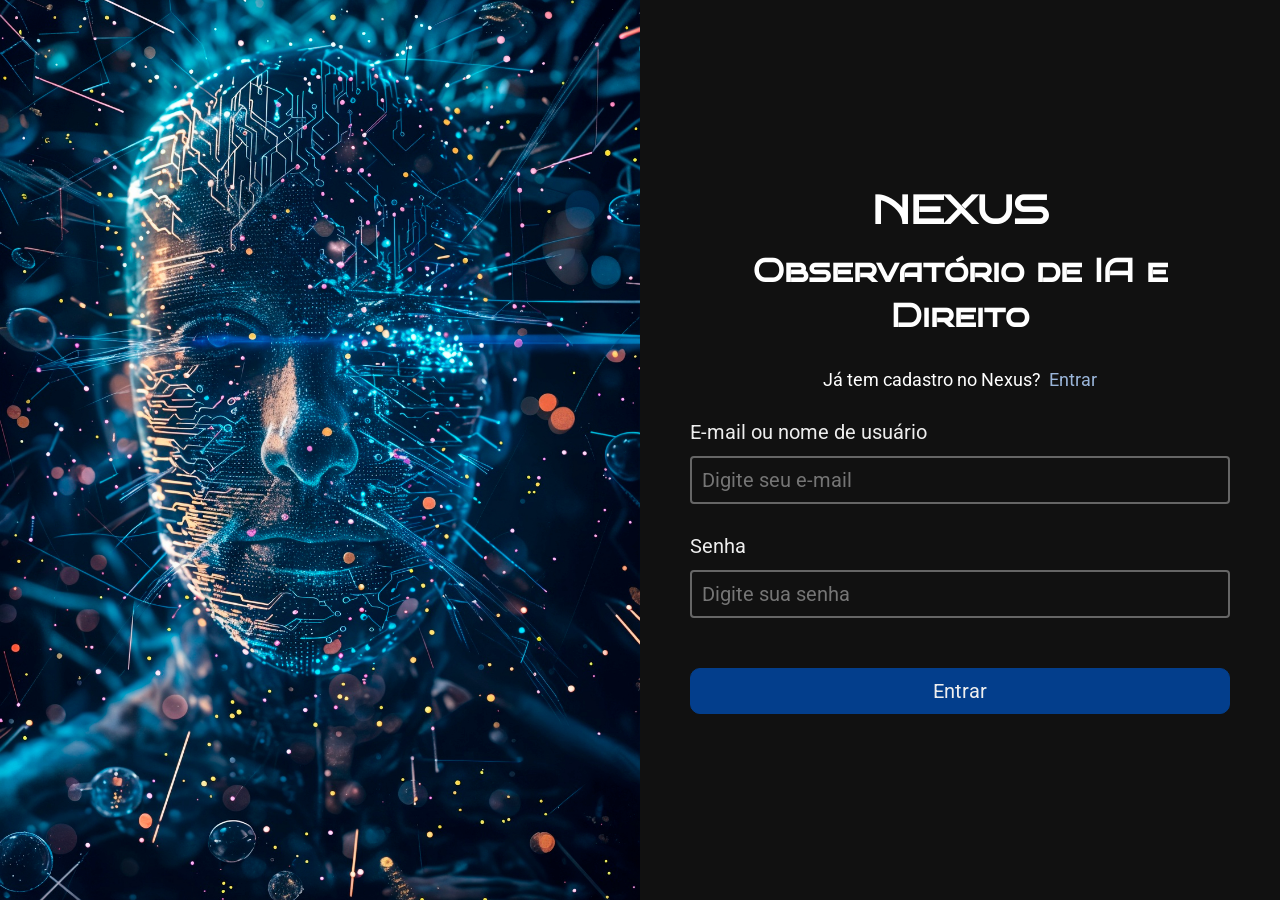
==== cadastrar.html @ 5875b232 "criando pagina de login e de cadastro" ====
<!doctype html>
<html lang="pt-br">
  <head>
    <meta charset="UTF-8" />
    <meta name="viewport" content="width=device-width, initial-scale=1.0" />
    <title>Nexus | Publique seu artigo</title>
    <link rel="stylesheet" href="./css/style.css" />
    <link rel="preconnect" href="https://fonts.googleapis.com" />
    <link rel="preconnect" href="https://fonts.gstatic.com" crossorigin />
    <link
      href="https://fonts.googleapis.com/css2?family=Bruno+Ace+SC&family=Roboto:ital,wght@0,100..900;1,100..900&display=swap"
      rel="stylesheet"
    />
    <link rel="shortcut icon" href="./media/law-icon.svg" />
  </head>
  <body>
    <section class="login-page">
      <div class="lateral-login">
        <img class="thumb-login-page" src="./media/login-page-2.jpg" alt="" />
      </div>
      <section class="form-login">
        <h1 class="logo">Nexus</h1>
        <h2>Observatório de IA e Direito</h2>
        <div class="instrucoes">
          <div class="redirect-register">
            <p>Já tem cadastro no Nexus?</p>
            <a href="./cadastrar.html">Entrar</a>
          </div>
        </div>
        <form action="" method="" class="">
          <div class="">
            <div class="input-wrapper user">
              <label for="email">E-mail ou nome de usuário</label>
              <input
                type="text"
                name="user"
                id="email"
                placeholder="Digite seu e-mail"
                required=""
              />
            </div>
          </div>

          <div class="input-wrapper password">
            <label for="password">Senha</label>
            <input
              type="password"
              name="password"
              id="password"
              placeholder="Digite sua senha"
              required=""
            />
            <button
              type="button"
              aria-label="Mudar visibilidade da senha"
              data-tooltip="Exibir senha"
            ></button>
          </div>

          <button class="login-btn">Entrar</button>
        </form>
      </section>
    </section>
  </body>
</html>
---- css/style.css ----
:root {
  font-size: 10px;
  --preto: #000000;
  --azul-1: #011c40;
  --azul-2-rgb: 3, 62, 140;
  --azul-2: #033e8c;
  --azul-3: #0455bf;
  --azul-4: #0477bf;
  --azul-5: #9ab5d9;
  --branco: #ffffff;
  --fundo: #111;
  --cinza: #666666;
  --texto: #eeeeee;
}

body {
  background-color: var(--fundo);
}

* {
  margin: 0;
  padding: 0;
  border: none;
  text-decoration: none;
  list-style: none;
  font-family: "Roboto", Helvetica, Arial, sans-serif;
  box-sizing: border-box;
  font-size: 2rem;
}
a {
  color: var(--texto);
}
h1,
.logo {
  font-size: 4rem;
}

h2 {
  font-size: 3.2rem;
}

h3 {
  font-size: 2.8rem;
}

header {
  background-color: var(--azul-1);
  width: 100%;
  border-bottom: 1px solid var(--);
}

.logo {
  color: var(--branco);
  font-weight: bold;
  text-transform: uppercase;
  font-family: "Bruno Ace SC", Helvetica, Arial, sans-serif;
}

.interno {
  max-width: 90vw;
  margin: auto;
}

.header {
  display: flex;
  justify-content: space-between;
  padding: 30px 0;
  align-items: center;
}

.menu {
  display: flex;
  gap: 20px;
  align-content: center;
}

.menu a {
  text-transform: capitalize;
  color: var(--branco);
  font-family: "Roboto", Helvetica, Arial, sans-serif;
  transition: all 300ms ease-in-out;
}

.menu a:hover,
footer a:hover {
  color: var(--azul-5);
}

.menu img {
  height: 30px;
}

a.login-button {
  color: var(--branco);
  border: 2px solid var(--branco);
  padding: 7px 14px;
  transition: 0.5;
  border-radius: 4px;
  transition: all 300ms ease-in-out;
}

a.login-button:hover {
  border-color: var(--azul-5);
}

.menu-alternativo {
  width: 40px;
  background-color: transparent;
  display: none;
}

.menu-alternativo img {
  max-width: 100%;
}

.blog-title-section.externo {
  height: 300px;
  background-color: var(--azul-1);
  background-repeat: no-repeat;
  background-position: bottom right;
  background-size: cover;
}

.blog-title-section.interno {
  height: 100%;
  display: flex;
  align-items: center;
  justify-content: center;
}

.blog-title-section-text {
  max-width: 50%;
  margin-bottom: 40px;
  text-align: center;
}

.blog-title-section h1,
h2,
h1 span {
  color: var(--branco);
  text-align: center;
  line-height: 1.4;
  font-family: "Bruno Ace SC", Helvetica, Arial, sans-serif;
  max-width: 100%;
}

.blog-title-section h2 {
  margin-top: 5px;
}

h1 {
  text-transform: uppercase;
  padding-bottom: 15px;
}

h1 span {
  text-transform: lowercase;
}

.search-section {
  padding: 20px 0 10px 0;
}

.search-section h2 {
  color: var(--branco);
  text-align: left;
  margin-bottom: 10px;
}

.search-post input,
.form-login input,
.search-section select {
  width: 100%;
  outline: none;
  transition: all 300ms ease-in-out;
}

[for="category"] {
  display: none;
}

.num-posts,
.num-posts span {
  color: var(--branco);
}

.num-posts span {
  font-weight: bold;
}

.category-and-num-posts {
  display: flex;
  align-items: center;
  justify-content: space-between;
  width: 100%;
  margin-top: 20px;
}

.search-section input,
.search-filter select,
.login-page input {
  background-color: var(--fundo);
  color: var(--cinza);
  padding: 10px;
  border-radius: 4px;
  border: 2px solid var(--cinza);
}

.search-post input:focus-within,
.form-login input:focus-within,
.search-filter select:focus-within {
  background-color: var(--preto);
  border-color: var(--azul-3);
}

main {
  margin: 0px 0px 30px 0;
}

.posts {
  display: grid;
  grid-template-columns: repeat(auto-fill, minmax(360px, 1fr));
  gap: 20px;
  grid-auto-rows: auto;
}

.post * {
  color: var(--cinza);
}
.post {
  display: flex;
  flex-direction: column;
  border: 1px solid var(--azul-5);
  border-radius: 4px;
  background-color: var(--fundo);
  height: 100%;
  transition: all 300ms ease-in-out;
  overflow: hidden;
}

.post:hover {
  box-shadow: 3px 2px 10px var(--azul-5);
}

.post-info {
  padding: 10px 15px;
  display: grid;
  gap: 15px;
  text-align: center;
  align-content: space-around;
}

.post img {
  display: block;
  max-width: 100%;
  max-height: 220px;
  width: 100%;
  object-fit: cover;
  object-position: center center;
}
.post,
.post-title,
.author-name {
  transition: all 0.25s ease-in-out;
}
.post-title {
  color: var(--texto);
  padding-top: 10px;
  font-size: 2.2rem;
}

.post:hover .post-title,
.post:hover .author-name {
  color: var(--azul-5);
}

.author-and-date {
  display: flex;
  flex-direction: row;
  justify-content: center;
  gap: 5px;
  align-items: center;
  padding: 5px 0px;
}

.author-and-date .author-img {
  width: 36px;
  height: 36px;
  border-radius: 25px;
  object-fit: cover;
  object-position: center center;
  margin-right: 10px;
}

.author-and-date .author-name {
  color: var(--cinza);
  font-family: "Roboto", Helvetica, Arial, sans-serif;
  font-size: 1.4rem;
}
.post-category {
  color: var(--azul-4);
}

footer {
  background-color: var(--azul-1);
  padding: 50px;
  width: 100%;
}
.footer a {
  color: var(--branco);
  transition: all 300ms ease-in-out;
}

.footer p {
  text-align: center;
}

.publish,
.sobre {
  display: grid;
  grid-template-columns: 1fr 1fr;
  padding: 20px 0;
  height: 100%;
}

.publish *,
.sobre * {
  grid-column: 1/2;
  text-align: left;
}

.publish h1,
.sobre h1 {
  font-family: "Bruno Ace SC", Helvetica, Arial, sans-serif;
  margin-top: 20px;
  color: var(--azul-5);
  line-height: 1.4;
}
.publish p,
.sobre p {
  line-height: 1.4;
  color: var(--texto);
  text-align: justify;
}
.publish h2,
.sobre h2 {
  line-height: 1.4;
  color: var(--azul-5);
  margin-top: 30px;
  margin-bottom: 7px;
}
.publish a,
.sobre a {
  color: var(--azul-5);
}

/* Página da Publicação */
.publicacao h1,
.publicacao h2 {
  color: var(--texto);
  font-family: "Roboto", Helvetica, Arial, sans-serif;
  text-align: center;
}
.publicacao h2 {
  margin-top: 20px;
}

.publicacao .post-article li {
  position: relative;
  margin-bottom: 5px;
  margin-top: 10px;
}

.post-article li strong {
  margin-left: 15px;
}

.post-article strong {
  color: var(--azul-1);
}

.publicacao.interno {
  max-width: 70vw;
  padding: 50px 0;
}

strong {
  font-weight: bold;
  color: var(--branco);
}

.publicacao .post-article li::before {
  content: "";
  width: 7px;
  height: 7px;
  background-color: var(--branco);
  border-radius: 50%;
  position: absolute;
  left: -15px;
  top: 15px;
  margin-left: 15px;
}

.publicacao .post-article li::marker {
  margin: 0;
}

.publicacao * {
  line-height: 1.7;
}

.publicacao h1 {
  margin-bottom: 10px;
  text-align: center;
}

.publicacao h2,
.publicacao h3 {
  margin-top: 50px;
  text-align: left;
  padding-bottom: 10px;
}
.publicacao a,
.publicacao p,
.publicacao li,
.publicacao strong {
  color: var(--texto);
  text-align: justify;
}

.publicacao p {
  text-indent: 50px;
}

/* Início da Página de Login */

.login-page {
  display: grid;
  grid-template-columns: 1fr 1fr;
}
.lateral-login {
  max-height: 100%;
  background-color: var(--azul-1);
}
.lateral-login img {
  max-height: 100vh;
  height: 100%;
  width: 100%;
  object-fit: cover;
  object-position: center center;
}

.form-login {
  display: flex;
  flex-direction: column;
  justify-content: center;
  align-items: stretch;
  text-align: center;
  padding: 50px;
  height: 100vh;
}

.redirect-register {
  display: flex;
  justify-content: center;
  gap: 8px;
}

.redirect-register * {
  font-size: 1.8rem;
}

.instrucoes p {
  color: var(--branco);
}

.instrucoes a {
  color: var(--azul-5);
}

.form-login h2 {
  padding-bottom: 30px;
}

.thumb-login-page {
  max-width: 100%;
  object-fit: cover;
  object-position: center center;
  display: block;
}

.form-login button,
.form-login input-wrapper,
.form-login input {
  width: 100%;
}

.input-wrapper {
  display: flex;
  flex-direction: column;
  align-items: flex-start;
}
.input-wrapper label {
  text-align: left;
  color: var(--texto);
  padding-top: 30px;
  padding-bottom: 12px;
}
.recuperar-senha {
  display: block;
  text-align: right;
  padding-top: 20px;
  transition: all 0.3s ease-in-out;
  padding-right: 2px;
}
.recuperar-senha:hover {
  color: var(--azul-5);
}

.login-page .login-btn {
  display: block;
  padding: 10px 20px;
  border-radius: 10px;
  background-color: rgb(var(--azul-2-rgb));
  color: var(--texto);
  width: 100%;
  transition: all 0.3s ease-in-out;
  border: 1px var(--azul-2) solid;
  margin-top: 50px;
}

.login-btn:hover {
  cursor: pointer;
  background-color: rgba(var(--azul-2-rgb), 0.7);
  border: 1px var(--azul-2) solid;
}

.login-page input {
  color: var(--texto);
}

@media (max-width: 1024px) {
  h1 {
    font-size: 3.2rem;
  }
  h2 {
    font-size: 2.8rem;
  }
  h3 {
    font-size: 2.2rem;
  }
  .post-title {
    font-size: 1.9rem;
  }
  .sobre,
  .publish {
    grid-template-columns: 1fr;
  }
  .login-page {
    grid-template-columns: 1fr 2fr;
  }
  p,
  li,
  strong,
  span,
  input,
  input[placeholder],
  a {
    font-size: 1.8rem;
  }
}

@media (max-width: 768px) {
  .menu {
    display: none;
  }
  .menu-alternativo {
    display: block;
  }
  .blog-title-section-text {
    max-width: 100%;
  }
  .posts {
    grid-template-columns: repeat(auto-fit, minmax(290px, 1fr));
  }
  .login-page {
    display: flex;
    flex-direction: column;
  }
  .login-page .lateral-login {
    height: 200px;
  }
  .lateral-login .thumb-login-page {
    height: 100%;
    height: 100%;
    width: 100%;
    object-fit: cover;
    object-position: 50% 40%;
  }

  .form-login {
    display: flex;
    justify-content: flex-start;
    padding: 50px;
    height: 100%;
  }
}

@media (max-width: 480px) {
  .posts {
    grid-template-columns: repeat(auto-fit, minmax(290px, 1fr));
  }
  h1 {
    font-size: 2.8rem;
  }
  h2 {
    font-size: 2.4rem;
  }
  h3 {
    font-size: 2rem;
  }
  .post-title {
    font-size: 1.75rem;
  }
  .login-page .lateral-login {
    height: 100px;
  }
  .redirect-register {
    flex-direction: column;
    gap: 5px;
  }
  p,
  li,
  strong,
  span,
  input,
  input[placeholder],
  a {
    font-size: 1.6rem;
  }
}
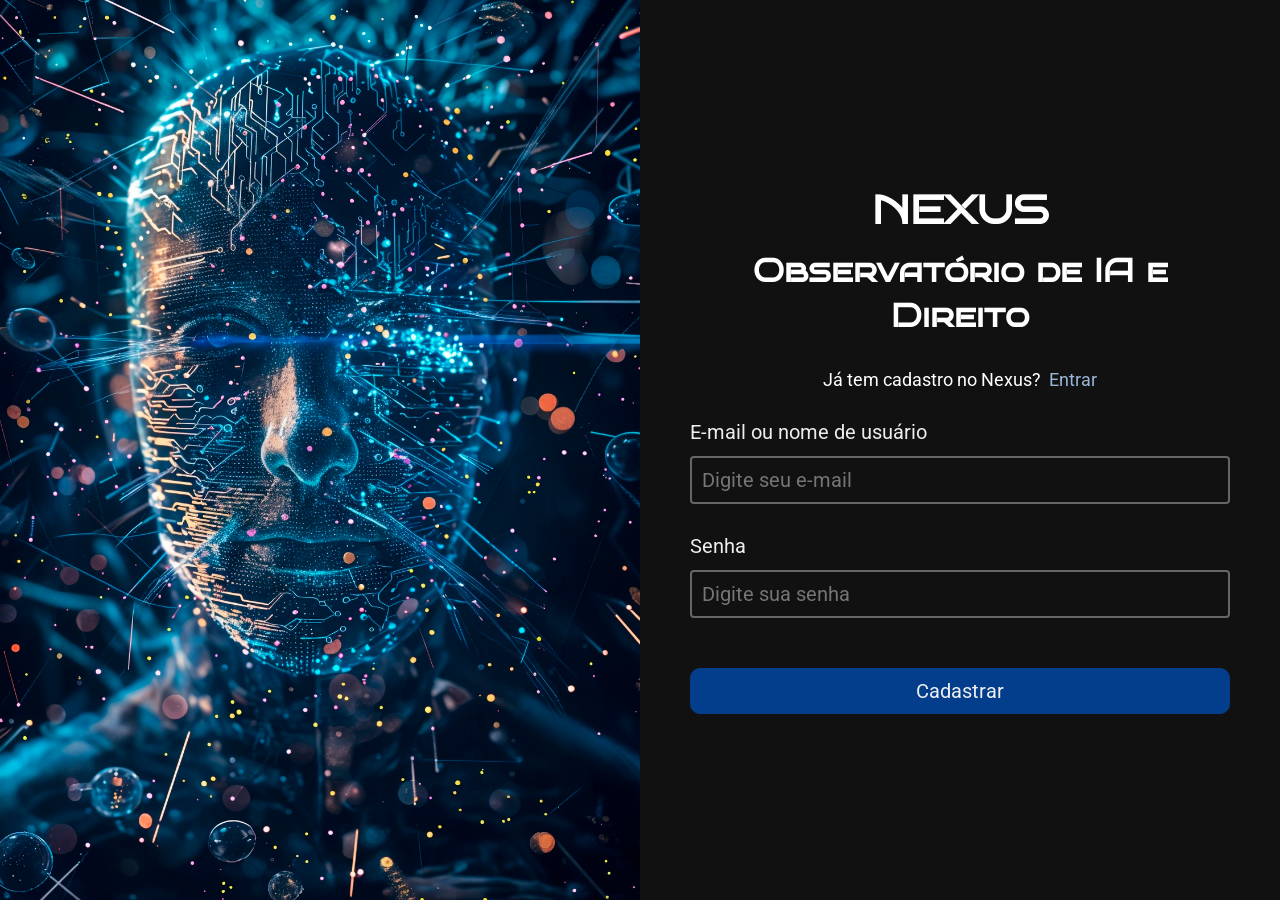
==== commit 98e16d39: "corrigindo bug do footer" ====
--- a/cadastrar.html
+++ b/cadastrar.html
@@ -1,65 +1,51 @@
 <!doctype html>
 <html lang="pt-br">
-  <head>
-    <meta charset="UTF-8" />
-    <meta name="viewport" content="width=device-width, initial-scale=1.0" />
-    <title>Nexus | Publique seu artigo</title>
-    <link rel="stylesheet" href="./css/style.css" />
-    <link rel="preconnect" href="https://fonts.googleapis.com" />
-    <link rel="preconnect" href="https://fonts.gstatic.com" crossorigin />
-    <link
-      href="https://fonts.googleapis.com/css2?family=Bruno+Ace+SC&family=Roboto:ital,wght@0,100..900;1,100..900&display=swap"
-      rel="stylesheet"
-    />
-    <link rel="shortcut icon" href="./media/law-icon.svg" />
-  </head>
-  <body>
-    <section class="login-page">
-      <div class="lateral-login">
-        <img class="thumb-login-page" src="./media/login-page-2.jpg" alt="" />
+
+<head>
+  <meta charset="UTF-8" />
+  <meta name="viewport" content="width=device-width, initial-scale=1.0" />
+  <title>Nexus | Publique seu artigo</title>
+  <link rel="stylesheet" href="./css/style.css" />
+  <link rel="preconnect" href="https://fonts.googleapis.com" />
+  <link rel="preconnect" href="https://fonts.gstatic.com" crossorigin />
+  <link
+    href="https://fonts.googleapis.com/css2?family=Bruno+Ace+SC&family=Roboto:ital,wght@0,100..900;1,100..900&display=swap"
+    rel="stylesheet" />
+  <link rel="shortcut icon" href="./media/law-icon.svg" />
+</head>
+
+<body>
+  <section class="login-page">
+    <div class="lateral-login">
+      <img class="thumb-login-page" src="./media/login-page-2.jpg" alt="" />
+    </div>
+    <section class="form-login">
+      <h1 class="logo">Nexus</h1>
+      <h2>Observatório de IA e Direito</h2>
+      <div class="instrucoes">
+        <div class="redirect-register">
+          <p>Já tem cadastro no Nexus?</p>
+          <a href="./login.html">Entrar</a>
+        </div>
       </div>
-      <section class="form-login">
-        <h1 class="logo">Nexus</h1>
-        <h2>Observatório de IA e Direito</h2>
-        <div class="instrucoes">
-          <div class="redirect-register">
-            <p>Já tem cadastro no Nexus?</p>
-            <a href="./cadastrar.html">Entrar</a>
+      <form action="" method="" class="">
+        <div class="">
+          <div class="input-wrapper user">
+            <label for="email">E-mail ou nome de usuário</label>
+            <input type="text" name="user" id="email" placeholder="Digite seu e-mail" required="" />
           </div>
         </div>
-        <form action="" method="" class="">
-          <div class="">
-            <div class="input-wrapper user">
-              <label for="email">E-mail ou nome de usuário</label>
-              <input
-                type="text"
-                name="user"
-                id="email"
-                placeholder="Digite seu e-mail"
-                required=""
-              />
-            </div>
-          </div>
 
-          <div class="input-wrapper password">
-            <label for="password">Senha</label>
-            <input
-              type="password"
-              name="password"
-              id="password"
-              placeholder="Digite sua senha"
-              required=""
-            />
-            <button
-              type="button"
-              aria-label="Mudar visibilidade da senha"
-              data-tooltip="Exibir senha"
-            ></button>
-          </div>
+        <div class="input-wrapper password">
+          <label for="password">Senha</label>
+          <input type="password" name="password" id="password" placeholder="Digite sua senha" required="" />
+          <button type="button" aria-label="Mudar visibilidade da senha" data-tooltip="Exibir senha"></button>
+        </div>
 
-          <button class="login-btn">Entrar</button>
-        </form>
-      </section>
+        <button class="login-btn">Cadastrar</button>
+      </form>
     </section>
-  </body>
-</html>
+  </section>
+</body>
+
+</html>
--- a/css/style.css
+++ b/css/style.css
@@ -13,8 +13,16 @@
   --texto: #eeeeee;
 }
 
+html {
+  height: 100%;
+}
+
 body {
   background-color: var(--fundo);
+  display: flex;
+  flex-direction: column;
+  min-height: 100vh;
+  min-height: 100dvh;
 }
 
 * {
@@ -46,7 +54,7 @@
 header {
   background-color: var(--azul-1);
   width: 100%;
-  border-bottom: 1px solid var(--);
+  border-bottom: 1px solid var(--azul-2);
 }
 
 .logo {
@@ -71,7 +79,7 @@
 .menu {
   display: flex;
   gap: 20px;
-  align-content: center;
+  align-items: center;
 }
 
 .menu a {
@@ -86,6 +94,44 @@
   color: var(--azul-5);
 }
 
+.search-item {
+  display: flex;
+  align-items: center;
+  justify-content: center;
+  position: relative;
+}
+
+.header-search-input {
+  position: absolute;
+  right: 40px;
+  top: 50%;
+  transform: translateY(-50%);
+  width: 0;
+  padding: 0;
+  border: none;
+  opacity: 0;
+  visibility: hidden;
+  transition: all 300ms ease-in-out;
+  background-color: var(--azul-1);
+  color: var(--texto);
+  border-radius: 4px;
+  font-size: 1.6rem;
+  height: 34px;
+  outline: none;
+}
+
+.header-search-input.active {
+  width: 240px;
+  padding: 7px 14px;
+  border: 2px solid var(--branco);
+  opacity: 1;
+  visibility: visible;
+}
+
+.search-icon-link {
+  display: flex;
+  align-items: center;
+}
 .menu img {
   height: 30px;
 }
@@ -94,7 +140,6 @@
   color: var(--branco);
   border: 2px solid var(--branco);
   padding: 7px 14px;
-  transition: 0.5;
   border-radius: 4px;
   transition: all 300ms ease-in-out;
 }
@@ -107,6 +152,8 @@
   width: 40px;
   background-color: transparent;
   display: none;
+  cursor: pointer;
+  z-index: 1001;
 }
 
 .menu-alternativo img {
@@ -215,11 +262,16 @@
 
 main {
   margin: 0px 0px 30px 0;
+  flex: 1 1 auto;
+}
+
+.content {
+  flex: 1 1 auto;
 }
 
 .posts {
   display: grid;
-  grid-template-columns: repeat(auto-fill, minmax(360px, 1fr));
+  grid-template-columns: repeat(auto-fill, minmax(290px, 1fr));
   gap: 20px;
   grid-auto-rows: auto;
 }
@@ -305,6 +357,7 @@
   background-color: var(--azul-1);
   padding: 50px;
   width: 100%;
+  margin-top: auto;
 }
 .footer a {
   color: var(--branco);
@@ -320,7 +373,6 @@
   display: grid;
   grid-template-columns: 1fr 1fr;
   padding: 20px 0;
-  height: 100%;
 }
 
 .publish *,
@@ -457,7 +509,7 @@
   align-items: stretch;
   text-align: center;
   padding: 50px;
-  height: 100vh;
+  height: 100%;
 }
 
 .redirect-register {
@@ -572,7 +624,35 @@
 
 @media (max-width: 768px) {
   .menu {
-    display: none;
+    position: absolute;
+    top: 101px;
+    right: 0;
+    background: var(--azul-1);
+    width: 100%;
+    height: calc(100vh - 101px);
+    flex-direction: column;
+    align-items: center;
+    justify-content: flex-start;
+    padding-top: 40px;
+    gap: 10px;
+    transform: translateX(100%);
+    transition: transform 300ms ease-in-out;
+    z-index: 1000;
+    overflow-y: auto;
+  }
+  .menu.active {
+    transform: translateX(0);
+    display: flex;
+    flex-direction: column;
+    align-items: center;
+  }
+  .menu li {
+    width: 80%;
+    text-align: center;
+  }
+  .menu a {
+    display: block;
+    padding: 15px;
   }
   .menu-alternativo {
     display: block;
@@ -582,16 +662,26 @@
   }
   .posts {
     grid-template-columns: repeat(auto-fit, minmax(290px, 1fr));
+  }
+  .header-search-input {
+    padding: 5px 10px;
+    right: 50%;
+    transform: translate(50%, -50%);
+  }
+  .header-search-input.active {
+    width: 99%;
+    margin-right: 0;
+    right: 50%;
+    transform: translate(50%, -50%);
   }
   .login-page {
     display: flex;
     flex-direction: column;
   }
   .login-page .lateral-login {
-    height: 200px;
+    height: 300px;
   }
   .lateral-login .thumb-login-page {
-    height: 100%;
     height: 100%;
     width: 100%;
     object-fit: cover;
@@ -603,6 +693,10 @@
     justify-content: flex-start;
     padding: 50px;
     height: 100%;
+  }
+
+  .publicacao.interno {
+    max-width: 90vw;
   }
 }
 
@@ -638,4 +732,4 @@
   a {
     font-size: 1.6rem;
   }
-}
+}
